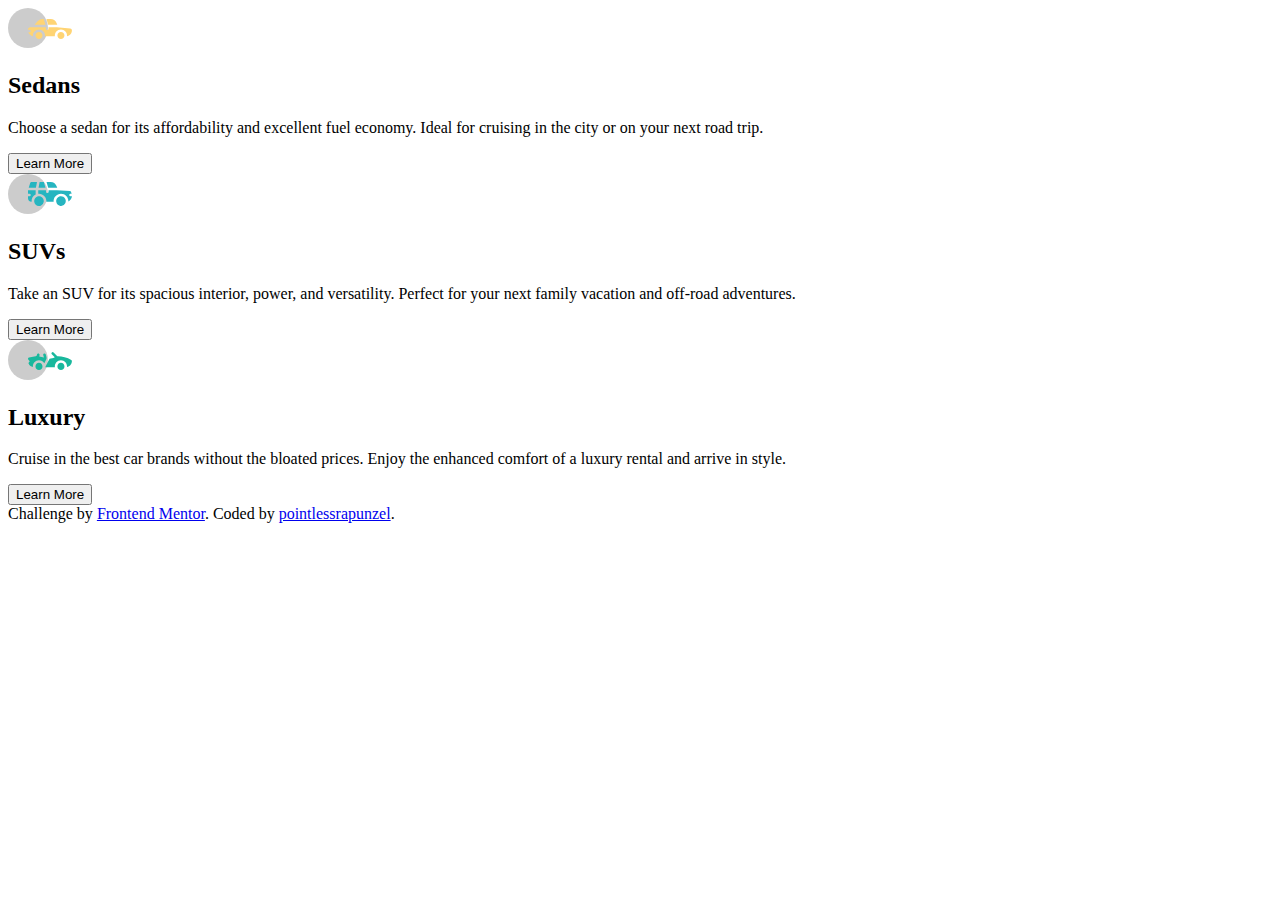
==== 3-column-preview-card/index.html @ 092ae95b "Initial commit + HTML markup" ====
<!DOCTYPE html>
<html lang="en">
  <head>
    <meta charset="UTF-8" />
    <meta name="viewport" content="width=device-width, initial-scale=1.0" />

    <link
      rel="icon"
      type="image/png"
      sizes="32x32"
      href="./images/favicon-32x32.png"
    />

    <link rel="stylesheet" href="./styles/main.min.css" />

    <title>3-column preview card component | pointlessrapunzel</title>
  </head>
  <body>
    <main class="page-wrapper">
      <div class="card">
        <div class="card__column">
          <picture>
            <source srcset="./images/icon-sedans.svg" />
            <img src="./images/icon-sedans.svg" alt="sedans" />
          </picture>
          <h2 class="card__title">Sedans</h2>
          <p class="card__text">
            Choose a sedan for its affordability and excellent fuel economy.
            Ideal for cruising in the city or on your next road trip.
          </p>
          <button class="card__btn">Learn More</button>
        </div>

        <div class="card__column">
          <picture>
            <source srcset="./images/icon-suvs.svg" />
            <img src="./images/icon-suvs.svg" alt="SUVs" />
          </picture>
          <h2 class="card__title">SUVs</h2>
          <p class="card__text">
            Take an SUV for its spacious interior, power, and versatility.
            Perfect for your next family vacation and off-road adventures.
          </p>
          <button class="card__btn">Learn More</button>
        </div>

        <div class="card__column">
          <picture>
            <source srcset="./images/icon-luxury.svg" />
            <img src="./images/icon-luxury.svg" alt="luxury" />
          </picture>
          <h2 class="card__title">Luxury</h2>
          <p class="card__text">
            Cruise in the best car brands without the bloated prices. Enjoy the
            enhanced comfort of a luxury rental and arrive in style.
          </p>
          <button class="card__btn">Learn More</button>
        </div>
      </div>
    </main>

    <footer class="attribution">
      Challenge by
      <a href="https://www.frontendmentor.io?ref=challenge" target="_blank"
        >Frontend Mentor</a
      >. Coded by <a href="#">pointlessrapunzel</a>.
    </footer>
  </body>
</html>
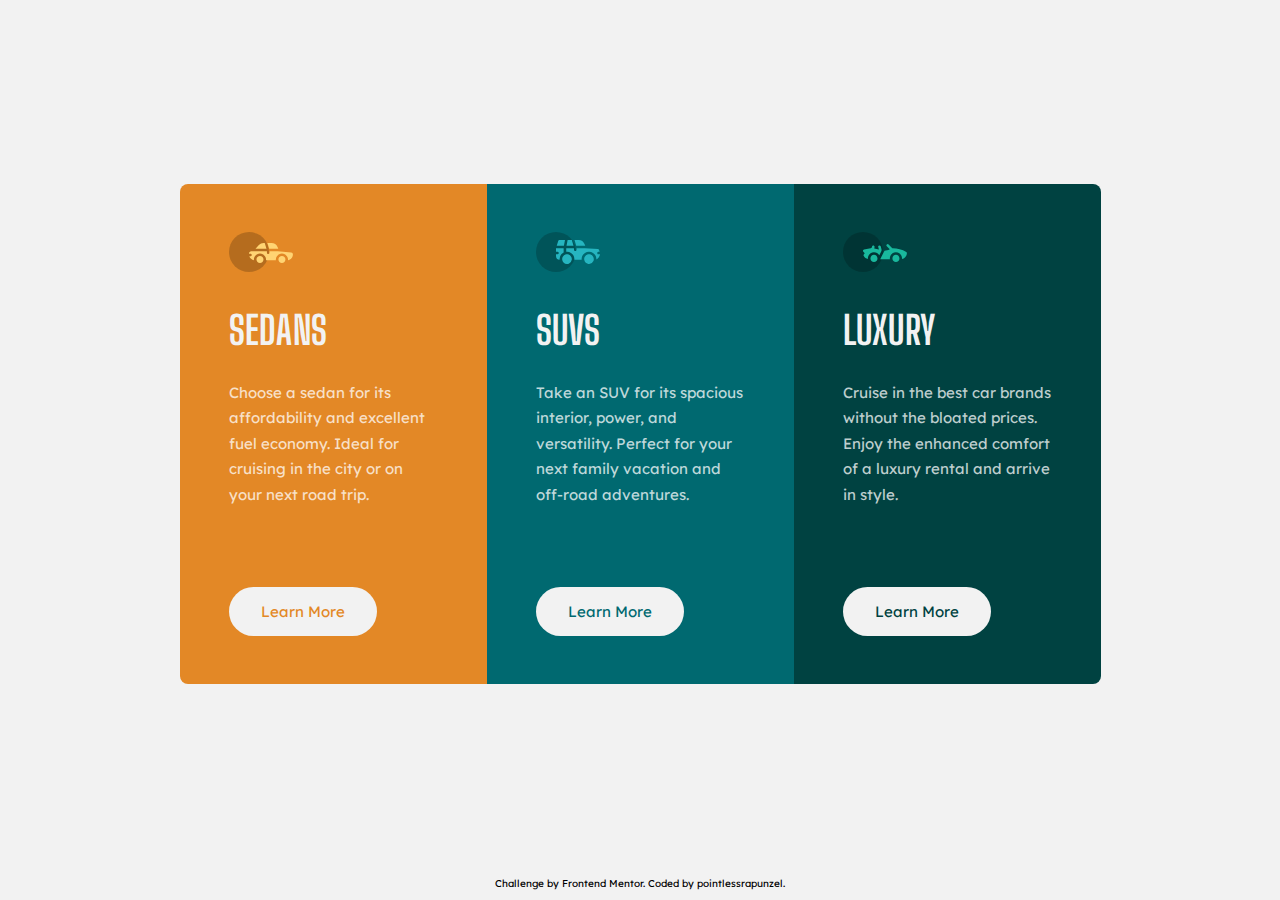
==== commit c571317e: "Add github link" ====
--- a/3-column-preview-card/index.html
+++ b/3-column-preview-card/index.html
@@ -63,7 +63,8 @@
       Challenge by
       <a href="https://www.frontendmentor.io?ref=challenge" target="_blank"
         >Frontend Mentor</a
-      >. Coded by <a href="#">pointlessrapunzel</a>.
+      >. Coded by
+      <a href="https://github.com/pointlessrapunzel">pointlessrapunzel</a>.
     </footer>
   </body>
 </html>
--- a/3-column-preview-card/styles/main.min.css
+++ b/3-column-preview-card/styles/main.min.css
@@ -0,0 +1 @@
+@import"https://fonts.googleapis.com/css2?family=Big+Shoulders+Display:wght@700&family=Lexend+Deca&display=swap";*,*::before,*::after{box-sizing:border-box}html,body{margin:0}html{font-size:62.5%}h1,h2,p,ul{margin:0;padding:0}ul{list-style:none}:root{--ff-primary: "Lexend Deca", sans-serif;--ff-accent: "Big Shoulders Display", cursive;--clr-bright-orange: hsl(31, 77%, 52%);--clr-dark-cyan: hsl(184, 100%, 22%);--clr-very-dark-cyan: hsl(179, 100%, 13%);--clr-transparent-white: hsla(0, 0%, 100%, 0.75);--clr-very-light-gray: hsl(0, 0%, 95%)}html,button{font-family:var(--ff-primary)}body{display:flex;flex-direction:column;justify-content:center;align-items:center;min-height:100vh;background:var(--clr-very-light-gray)}.page-wrapper{display:flex;flex-direction:column;justify-content:center;align-items:center;padding:88px 24px;flex-grow:1}.card{--bord-radius: 8px;color:var(--clr-transparent-white);max-width:327px;font-size:1.5rem;display:flex;flex-direction:column}.card__column{--bg-clr: none;background-color:var(--bg-clr);padding:48px 49px}.card__column:first-child{--bg-clr: var(--clr-bright-orange);border-top-left-radius:var(--bord-radius);border-top-right-radius:var(--bord-radius)}.card__column:nth-child(2n){--bg-clr: var(--clr-dark-cyan)}.card__column:nth-child(n+3){--bg-clr: var(--clr-very-dark-cyan)}.card__column:nth-child(4n){--bg-clr: var(--clr-bright-orange)}.card__column:last-child{border-bottom-left-radius:var(--bord-radius);border-bottom-right-radius:var(--bord-radius)}.card__title{color:var(--clr-very-light-gray);font-family:var(--ff-accent);font-weight:700;font-size:2.6em;line-height:1;margin:35px 0 30px;letter-spacing:.3px;text-transform:uppercase}.card__text{line-height:1.7;margin-bottom:22px}.card__btn{font-size:1em;background:var(--clr-very-light-gray);color:var(--bg-clr);padding:.85em 2em;border:2px solid transparent;border-radius:100px;cursor:pointer;--tsp: 0.3s;transition:color var(--tsp),border-color var(--tsp),background-color var(--tsp)}.card__btn:hover{border-color:var(--clr-very-light-gray);color:var(--clr-very-light-gray);background:var(--bg-clr)}@media screen and (min-width: 900px){.card{flex-direction:row;max-width:none;min-height:500px}.card__column{display:flex;flex-direction:column;align-items:flex-start;max-width:307px}.card__column:first-child{border-top-left-radius:var(--bord-radius);border-top-right-radius:0;border-bottom-left-radius:var(--bord-radius)}.card__column:last-child{border-top-right-radius:var(--bord-radius);border-bottom-right-radius:var(--bord-radius);border-bottom-left-radius:0}.card__btn{margin-top:auto}}footer{padding:1em}footer a{text-decoration:none;color:currentColor}footer a:hover{opacity:.8;text-decoration:underline}